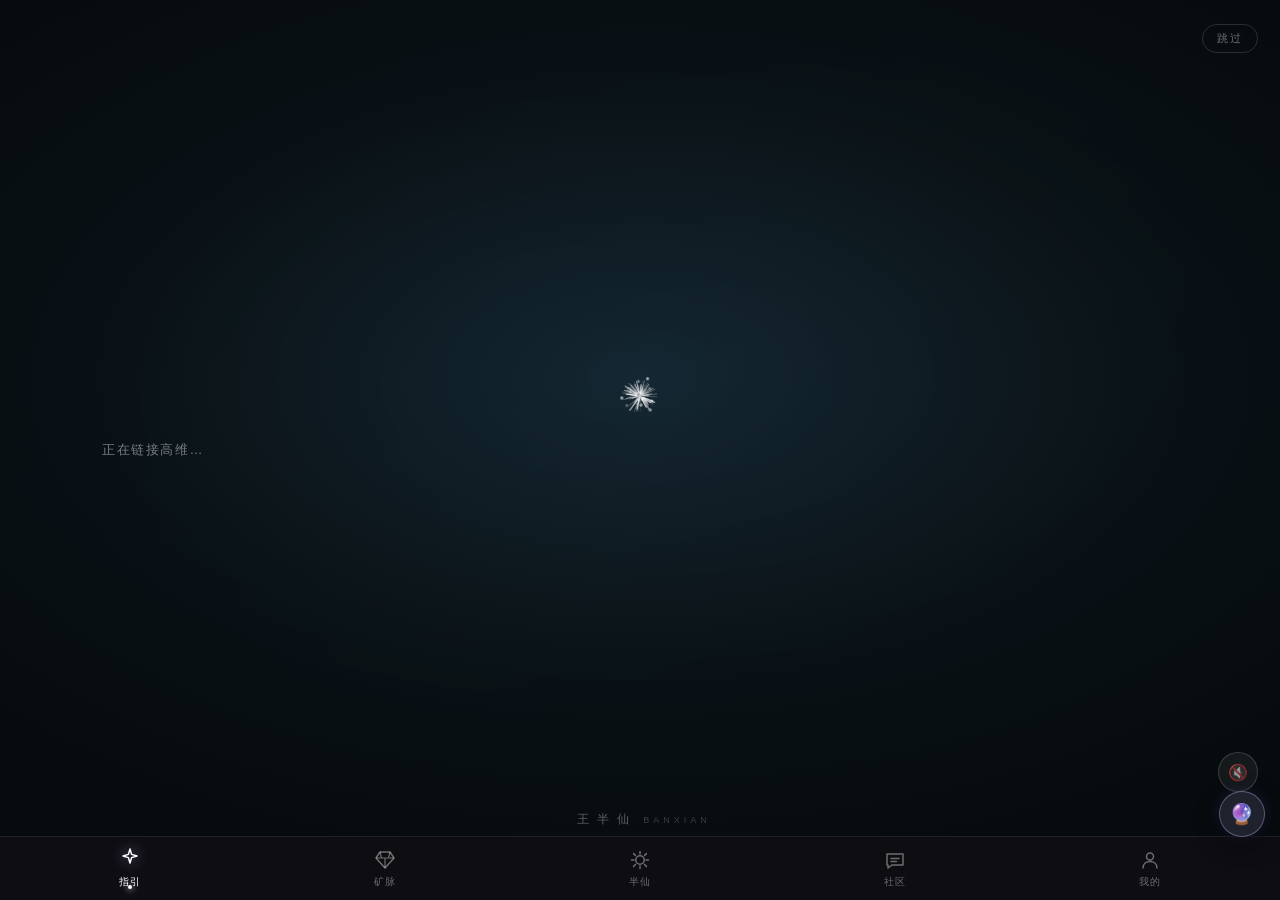
==== index.html @ 90774305 "qitu wangbanxian static site" ====
<!DOCTYPE html>
<html lang="zh-CN">
<head>
    <meta charset="UTF-8">
    <meta name="viewport" content="width=device-width, initial-scale=1.0, maximum-scale=1.0, user-scalable=no, viewport-fit=cover">
    <meta name="description" content="王半仙 BANXIAN · AI 命理职业导航 · 溯禀赋之源，启职业之途">
    <title>王半仙 · 溯禀赋之源，启职业之途</title>
    <link rel="stylesheet" href="css/spirit.css?v=1">
    <link rel="stylesheet" href="css/starla.css?v=1">
    <meta name="theme-color" content="#1a2226">
    <link rel="icon" href="data:image/svg+xml,<svg xmlns='http://www.w3.org/2000/svg' viewBox='0 0 100 100'><text y='.9em' font-size='90'>🔮</text></svg>">
</head>
<body>

    <!-- 星空滑落（保留原版） -->
    <canvas id="starfield"></canvas>
    <!-- 弥散光晕背景层 -->
    <div class="spirit-glow"></div>
    <!-- 氛围画布层（透明，球体已移除） -->
    <canvas id="spirit-canvas"></canvas>

    <!-- ══════════ 屏 0 · 启动动画（星芒主视觉：白色火花放射 + 深空蓝黑底，无光球） ══════════ -->
    <section class="sp-screen active" id="spLoader">
        <canvas id="nebulaCanvas"></canvas>
        <div class="sp-orb-zone"></div>

        <!-- 发散光芒层（由 opening.js 白色火花放射呈现，圆球元素已移除） -->
        <div class="sp-rays" id="spRays" aria-hidden="true">
            <div class="sp-rays-inner"></div>
        </div>

        <div class="sp-loader-text" id="loaderText"></div>
        <div class="sp-loader-brand">王半仙<span class="sp-loader-brand-en">BANXIAN</span></div>
        <button class="sp-skip" id="skipLoader">跳过</button>
        <button class="sp-audio-toggle" id="spAudioToggle" aria-label="音效开关">🔇</button>
        <div class="sp-legal">命理内容仅供传统文化研究与娱乐参考</div>
    </section>

    <!-- ══════════ 屏 1 · 星际入口 ══════════ -->
    <section class="sp-screen sp-gate" id="spGate">
        <div class="sp-orb-zone"></div>
        <div class="sp-gate-inner">
            <h1 class="sp-gate-title">溯禀赋之源<br>启职业之途</h1>
            <p class="sp-gate-sub" id="gateSub"></p>
        </div>
        <div class="sp-gate-hint">轻触任意位置 · 唤醒王半仙</div>
        <div class="sp-legal">命理内容仅供传统文化研究与娱乐参考</div>
    </section>

    <!-- ══════════ 屏 2 · 主页表单 ══════════ -->
    <main class="container" id="spHome" style="display:none">
        <div class="v3-hero">
            <div class="logo">✦</div>
            <h1 class="title serif-title">启 途</h1>
            <p class="sub">溯禀赋之源，启职业之途<br>AI 命理职业导航 · 王半仙为你掌舵</p>
        </div>

        <form class="v3-form" id="v3Form" onsubmit="return false;">
            <div class="v3-section-title">称呼</div>
            <div class="v3-hint">选填 · 我们怎么称呼你</div>
            <input type="text" class="form-input" id="fName" placeholder="怎么称呼你" maxlength="12" autocomplete="off">

            <div class="v3-section-title" style="margin-top:1rem">性别</div>
            <div class="seg" id="fGender">
                <button type="button" class="seg-btn active" data-val="1">♂ 男</button>
                <button type="button" class="seg-btn" data-val="0">♀ 女</button>
            </div>

            <div class="v3-section-title" style="margin-top:1rem">历法类型</div>
            <div class="seg" id="fCal">
                <button type="button" class="seg-btn active" data-val="solar">公历（阳历）</button>
                <button type="button" class="seg-btn" data-val="lunar">农历（阴历）</button>
            </div>

            <div class="v3-section-title" style="margin-top:1rem" id="dateTitle">出生日期（公历）</div>
            <div class="v3-hint" id="calHint">公历生日直接填写；不确定公历生日可切换农历</div>
            <div class="v3-date-row">
                <select class="form-input" id="fYear"></select>
                <select class="form-input" id="fMonth"></select>
                <select class="form-input" id="fDay"></select>
            </div>

            <div class="v3-section-title" style="margin-top:1rem">出生时辰</div>
            <div class="v3-hint">不知道时辰可选「不知时辰」（按日柱推演）</div>
            <select class="form-input" id="fHour"></select>

            <div class="v3-section-title" style="margin-top:1rem">出生城市</div>
            <div class="v3-hint">选填 · 用于真太阳时校算</div>
            <input type="text" class="form-input" id="fCity" placeholder="如：成都" list="cityList" maxlength="10" autocomplete="off">
            <datalist id="cityList"></datalist>
            <div class="city-tz-note" id="tzNote"></div>

            <button type="button" class="btn-primary" id="submitBtn" style="margin-top:1.2rem">🔮 王半仙，溯源我的天赋禀赋</button>
            <div class="v3-err" id="formErr"></div>
            <p class="v3-foot-note">
                30 秒输入生辰 · 解锁你的职业天赋适配度<br>
                <button type="button" class="v3-demo-link" id="demoLink">填入示例生辰</button>
            </p>
        </form>

        <div class="disclaimer">
            本产品基于传统五行、性格分析等文化元素，仅作职场心理调适与娱乐参考，<br>
            不构成任何职业、投资、法律、医疗等专业建议。<br>
            <a href="agreement.html">用户协议</a> ·
            <a href="privacy.html">隐私政策</a> ·
            <span>AI 生成内容 · 仅供参考</span>
        </div>
    </main>

    <!-- ══════════ 王半仙 AB 剧对白弹窗 ══════════ -->
    <div class="bx-overlay" id="bxOverlay">
        <div class="bx-panel">
            <div class="bx-head">
                <div class="bx-orb glow-orb" data-c1="#b8aee8" data-c2="#d9578a">🧘</div>
                <div>
                    <div class="bx-name">王半仙</div>
                    <div class="bx-role">玄学职场派 AI 参谋 · 在线</div>
                </div>
            </div>
            <div class="bx-body" id="bxBody"></div>
            <div class="bx-btns" id="bxBtns"></div>
        </div>
    </div>

    <div class="toast" id="toast"></div>

    <script src="js/starfield.js?v=1"></script>
    <script src="js/spirit.js?v=1"></script>
    <script src="js/opening.js?v=1"></script>
    <script src="js/config.js?v=1"></script>
    <script src="js/auth.js?v=1"></script>
    <script src="js/glow-orb.js?v=1"></script>
    <script src="js/tabbar.js?v=1"></script>
    <script>
    (function () {
        'use strict';

        /* ================= 常量与工具 ================= */
        var HOURS = [
            { v: -1, t: '不知时辰' },
            { v: 0, t: '子时 23-1点' }, { v: 1, t: '丑时 1-3点' }, { v: 3, t: '寅时 3-5点' },
            { v: 5, t: '卯时 5-7点' }, { v: 7, t: '辰时 7-9点' }, { v: 9, t: '巳时 9-11点' },
            { v: 11, t: '午时 11-13点' }, { v: 13, t: '未时 13-15点' }, { v: 15, t: '申时 15-17点' },
            { v: 17, t: '酉时 17-19点' }, { v: 19, t: '戌时 19-21点' }, { v: 21, t: '亥时 21-23点' },
        ];
        // 主要城市经度（真太阳时校算）
        var CITIES = {
            '北京': 116.41, '上海': 121.47, '广州': 113.26, '深圳': 114.06, '成都': 104.06,
            '杭州': 120.15, '武汉': 114.31, '西安': 108.94, '重庆': 106.55, '南京': 118.78,
            '长沙': 112.94, '郑州': 113.62, '沈阳': 123.43, '哈尔滨': 126.53, '乌鲁木齐': 87.62,
            '昆明': 102.71, '厦门': 118.09, '青岛': 120.38, '苏州': 120.58, '天津': 117.20,
            '济南': 117.12, '大连': 121.61, '合肥': 117.28, '福州': 119.30, '南宁': 108.37,
            '贵阳': 106.71, '太原': 112.55, '石家庄': 114.51, '兰州': 103.83, '呼和浩特': 111.75,
            '银川': 106.23, '西宁': 101.78, '拉萨': 91.11, '长春': 125.32, '南昌': 115.86,
            '海口': 110.33, '宁波': 121.55, '无锡': 120.31, '佛山': 113.12, '东莞': 113.75,
        };

        function $(id) { return document.getElementById(id); }
        function toast(msg) {
            var t = $('toast');
            t.textContent = msg;
            t.classList.add('show');
            clearTimeout(t._tm);
            t._tm = setTimeout(function () { t.classList.remove('show'); }, 2400);
        }

        /* 打字机逐字 */
        function typewriter(el, text, speed, done) {
            el.innerHTML = '';
            var i = 0;
            var cursor = '<span class="cursor"></span>';
            (function tick() {
                if (i < text.length) {
                    el.innerHTML = text.slice(0, i + 1) + cursor;
                    i++;
                    setTimeout(tick, speed || 90);
                } else {
                    el.innerHTML = text;
                    if (done) done();
                }
            })();
        }

        /* ================= 启动屏 → 入口屏（白色火花爆发 + Calculating + 宇宙音效） ================= */
        var LOADER_LINE = '正在链接高维…';
        var skipLoader = false;
        function enterGate() {
            if (skipLoader) return;
            skipLoader = true;
            $('spLoader').classList.remove('active');
            $('spGate').classList.add('active');
            // 停火花、淡出宇宙音效
            if (window.Opening) {
                window.Opening.nebulaStop();
                window.Opening.audio.fadeOut();
            }
            window.Spirit && window.Spirit.setMode('ambient');
            if (!$('gateSub').textContent) {
                typewriter($('gateSub'), '人生没有AB剧，没有存档回档，也没有平行世界供你试错不同职业结局。\n我王半仙不替你改写命运，只帮你看懂手里与生俱来的底牌。', 42);
            }
        }
        $('skipLoader').addEventListener('click', enterGate);

        // 主视觉时间线：白色火花爆发 + 正在链接高维 → 进入入口屏
        window.Spirit && window.Spirit.setMode('loaderWhite');
        typewriter($('loaderText'), LOADER_LINE, 55);
        if (window.Opening) {
            window.Opening.nebulaStart();
            window.Opening.startTimeline(function () {
                setTimeout(enterGate, 500);
            });
        } else {
            setTimeout(enterGate, 3200);
        }

        // 入口屏：轻触唤醒 → 表单
        $('spGate').addEventListener('click', function () {
            if (skipLoader !== true) enterGate();   // 动画未走完：先跳过启动屏
            if (!$('spHome').style.display || $('spHome').style.display === 'none') {
                $('spGate').classList.remove('active');
                $('spHome').style.display = 'block';
                window.Spirit && window.Spirit.setMode('form');
                buildSelects();
            }
        });

        /* ================= 表单构建 ================= */
        function buildSelects() {
            var y = $('fYear');
            if (y.options.length) return;
            for (var i = 2030; i >= 1900; i--) {
                var o = document.createElement('option');
                o.value = i; o.textContent = i + ' 年';
                if (i === 1995) o.selected = true;
                y.appendChild(o);
            }
            var m = $('fMonth');
            for (var j = 1; j <= 12; j++) {
                var o2 = document.createElement('option');
                o2.value = j; o2.textContent = j + ' 月';
                if (j === 6) o2.selected = true;
                m.appendChild(o2);
            }
            var d = $('fDay');
            for (var k = 1; k <= 31; k++) {
                var o3 = document.createElement('option');
                o3.value = k; o3.textContent = k + ' 日';
                if (k === 15) o3.selected = true;
                d.appendChild(o3);
            }
            var h = $('fHour');
            HOURS.forEach(function (item) {
                var o4 = document.createElement('option');
                o4.value = item.v; o4.textContent = item.t;
                h.appendChild(o4);
            });
            // 城市 datalist
            Object.keys(CITIES).forEach(function (c) {
                var oc = document.createElement('option');
                oc.value = c;
                $('cityList').appendChild(oc);
            });
            // 月份天数联动（公历）
            rebuildDays();
            $('fYear').addEventListener('change', rebuildDays);
            $('fMonth').addEventListener('change', rebuildDays);
        }

        function rebuildDays() {
            var y = parseInt($('fYear').value, 10) || 1995;
            var m = parseInt($('fMonth').value, 10) || 1;
            var max = 31;
            if (m === 2) {
                var leap = (y % 4 === 0 && y % 100 !== 0) || y % 400 === 0;
                max = leap ? 29 : 28;
            } else if ([4, 6, 9, 11].indexOf(m) >= 0) {
                max = 30;
            }
            var d = $('fDay');
            var cur = parseInt(d.value, 10) || 1;
            d.innerHTML = '';
            for (var k = 1; k <= max; k++) {
                var o = document.createElement('option');
                o.value = k; o.textContent = k + ' 日';
                if (k === Math.min(cur, max)) o.selected = true;
                d.appendChild(o);
            }
        }

        /* 性别 / 历法 切换 */
        function bindSeg(el, cb) {
            el.addEventListener('click', function (e) {
                var btn = e.target.closest('.seg-btn');
                if (!btn) return;
                Array.prototype.forEach.call(el.children, function (b) { b.classList.remove('active'); });
                btn.classList.add('active');
                if (cb) cb(btn.dataset.val);
            });
        }
        bindSeg($('fGender'));
        bindSeg($('fCal'), function (val) {
            var lunar = val === 'lunar';
            $('dateTitle').textContent = lunar ? '出生日期（农历）' : '出生日期（公历）';
            $('calHint').textContent = lunar
                ? '农历月日填写；闰月月填负数（如 -4 表示闰四月）'
                : '公历生日直接填写；不确定公历生日可切换农历';
        });

        /* 城市 → 真太阳时提示 */
        $('fCity').addEventListener('input', function () {
            var c = $('fCity').value.trim();
            var lon = CITIES[c];
            var note = $('tzNote');
            if (!lon) { note.classList.remove('show'); note.textContent = ''; return; }
            // 真太阳时偏差 ≈ (经度-120°)*4 分钟（均时差从略）
            var diff = Math.round((lon - 120) * 4);
            var sign = diff >= 0 ? '+' : '';
            note.textContent = '已按' + c + '（东经' + lon.toFixed(2) + '°）校算真太阳时：' +
                (diff === 0 ? '与北京时间一致' : '与北京时间相差 ' + sign + diff + ' 分钟') +
                '，时辰边界已按修正后判断。';
            note.classList.add('show');
        });

        /* 一键示例 */
        $('demoLink').addEventListener('click', function () {
            $('fName').value = '小途';
            $('fYear').value = 1997; $('fMonth').value = 3; $('fDay').value = 18;
            rebuildDays();
            $('fHour').value = 11;
            $('fCity').value = '成都';
            $('fCity').dispatchEvent(new Event('input'));
            toast('已填入示例生辰，可直接开始溯源');
        });

        /* ================= 提交：AB 剧对白 → 溯源 → 报告 ================= */
        var state = { step: 0 };
        var AB_LINES = [
            '人生没有AB剧，择业没有重来键。',
            '你这个八字，我先看一眼——嗯，天赋是藏不住的。',
            '知命不认命，天赋定航向。这就为你溯源。',
        ];

        $('submitBtn').addEventListener('click', function () {
            var year = parseInt($('fYear').value, 10);
            var month = parseInt($('fMonth').value, 10);
            var day = parseInt($('fDay').value, 10);
            var hour = parseInt($('fHour').value, 10);
            var gender = document.querySelector('#fGender .seg-btn.active').dataset.val;
            var cal = document.querySelector('#fCal .seg-btn.active').dataset.val;
            var city = $('fCity').value.trim();
            state.name = $('fName').value.trim() || '';
            state.city = city;

            var yMin = 1900, yMax = cal === 'lunar' ? 2100 : 2030;
            if (!year || !month || !day || year < yMin || year > yMax || month < 1 || month > 12 || day < 1 || day > 31) {
                $('formErr').textContent = '请填写完整的出生日期';
                return;
            }
            $('formErr').textContent = '';

            /* ---- 阶段1：AB 剧对白弹窗 ---- */
            var overlay = $('bxOverlay');
            overlay.classList.add('show');
            state.step = 0;
            showAbLine();

            function showAbLine() {
                var body = $('bxBody');
                var btns = $('bxBtns');
                btns.innerHTML = '';
                if (state.step < AB_LINES.length - 1) {
                    btns.innerHTML = '<button class="bx-btn ghost" id="bxNext">继续</button>';
                    typewriter(body, AB_LINES[state.step], 80, function () {
                        var n = $('bxNext');
                        if (n) n.addEventListener('click', function () {
                            state.step++;
                            showAbLine();
                        });
                    });
                } else {
                    btns.innerHTML = '<button class="bx-btn" id="bxGo">溯源开始</button>';
                    typewriter(body, AB_LINES[state.step], 80, function () {
                        var g = $('bxGo');
                        if (g) g.addEventListener('click', doTrace);
                    });
                }
            }

            /* ---- 阶段2：灵体溯源过渡 + API ---- */
            function doTrace() {
                overlay.classList.remove('show');
                window.Spirit && window.Spirit.play('implode');
                setTimeout(function () {
                    window.Spirit && window.Spirit.play('burst');
                    window.Spirit && window.Spirit.setMode('ambient');
                }, 500);
                $('submitBtn').disabled = true;
                $('submitBtn').textContent = '半仙溯源中…';

                fetch(window.API_BASE + '/api/report', {
                    method: 'POST',
                    headers: { 'Content-Type': 'application/json' },
                    body: JSON.stringify({
                        year: year, month: month, day: day,
                        hour: hour, minute: 0,
                        gender: parseInt(gender, 10),
                        calendar: cal,
                        city: city || undefined,
                        name: $('fName').value.trim() || undefined,
                    }),
                })
                .then(function (r) { return r.json().then(function (d) { return { ok: r.ok, d: d }; }); })
                .then(function (res) {
                    if (!res.ok || !res.d.chart) throw new Error(res.d.detail || '生成失败，请稍后重试');
                    var data = res.d;
                    if (state.name) data._name = state.name;
                    if (state.city) data._city = state.city;
                    sessionStorage.setItem('reportData', JSON.stringify(data));
                    sessionStorage.setItem('currentReportId', data.report_id || '');
                    try {
                        var list = JSON.parse(localStorage.getItem('qitu_reports') || '[]');
                        list.unshift({ report_id: data.report_id || '', saved_at: new Date().toISOString(), data: data });
                        localStorage.setItem('qitu_reports', JSON.stringify(list.slice(0, 10)));
                    } catch (e) {}
                    location.href = 'report.html?id=' + encodeURIComponent(data.report_id || '');
                })
                .catch(function (e) {
                    $('formErr').textContent = (e && e.message) || '网络异常，请重试';
                    $('submitBtn').disabled = false;
                    $('submitBtn').textContent = '🔮 王半仙，溯源我的天赋禀赋';
                });
            }
        });
    })();
    </script>
</body>
</html>
---- css/spirit.css ----
/* ============================================================
   王半仙 v3 · 品牌弥散风视觉系统
   溯禀赋之源，启职业之途
   ------------------------------------------------------------
   设计语言：暗黑底 + 极简柔光 + 星空滑落（无球体元素）
   · 保留原「星空滑落」粒子背景（starfield.js 不动）
   · 启动屏「星芒放射」由 js/opening.js 的白色火花 canvas 呈现
   · 氛围光由 CSS .spirit-glow 单一柔紫晕染提供，去除杂乱彩色光斑
   · 红→紫→蓝渐变仅保留于 CTA / 分数 / 强调点缀
   ============================================================ */

:root {
  /* 底色：墨蓝灰 */
  --bg-deep: #1a2226;
  --bg-purple: #162226;
  --bg-card: rgba(255, 255, 255, 0.045);
  --bg-card-strong: rgba(26, 34, 38, 0.72);

  /* 主配色：天蓝 #b8aee8 + 玫瑰粉 #d9578a */
  --sky: #b8aee8;
  --sky-soft: rgba(184, 174, 232, 0.35);
  --sky-deep: #5a4bb0;
  --rose: #d9578a;
  --rose-soft: rgba(217, 87, 138, 0.35);
  --rose-deep: #f589a8;
  --lavender: #b8aee8;
  --lavender-soft: rgba(184, 174, 232, 0.25);
  --cyan: #8ba8d8;
  --cyan-soft: rgba(184, 174, 232, 0.35);
  --coral: #d9578a;
  --coral-soft: rgba(217, 87, 138, 0.30);
  --mint: #9fd8c9;
  --mint-soft: rgba(159, 216, 201, 0.25);

  /* 主强调：天蓝（标题/链接/分数） */
  --gold: #b8aee8;
  --gold-light: #e9e6f6;
  --gold-dim: rgba(184, 174, 232, 0.45);

  /* 辅助紫（强调点缀） */
  --purple-light: #c6dcf2;
  --purple-soft: rgba(184, 174, 232, 0.14);

  /* 文字层级（低对比柔光） */
  --text-main: rgba(255, 255, 255, 0.95);
  --text-dim: rgba(255, 255, 255, 0.65);
  --text-hint: rgba(255, 255, 255, 0.50);

  /* 五行（微调贴合色系） */
  --wuxing-metal: #e8eef2;
  --wuxing-wood: #9fd8c9;
  --wuxing-water: #b8aee8;
  --wuxing-fire: #d9578a;
  --wuxing-earth: #d8c39a;

  /* 形状 */
  --r-card: 28px;
  --r-field: 14px;
  --r-pill: 999px;
  --accent-blue: #b8aee8;
  --accent-pink: #d9578a;
  --accent-green: #9fd8c9;
}

* { margin: 0; padding: 0; box-sizing: border-box; -webkit-tap-highlight-color: transparent; }

html { font-size: 15px; }
html, body { background: #0d0f16; }

body {
  font-family: -apple-system, BlinkMacSystemFont, "PingFang SC", "HarmonyOS Sans SC", "Noto Sans SC", "Microsoft YaHei", sans-serif;
  font-weight: 300;
  color: var(--text-main);
  -webkit-font-smoothing: antialiased;
  min-height: 100vh;
  overflow-x: hidden;
  /* 深黑蓝渐变：底部 #0d0f16 → 顶部微亮（透出紫蓝氛围） */
  background-image: linear-gradient(to top, #0d0f16 0%, #11121d 50%, #161726 100%);
  background-attachment: fixed;
}

/* ══════════ 全局背景层：星空滑落（底层）+ 弥散光晕（中层） ══════════ */
#starfield {
  position: fixed; inset: 0;
  width: 100%; height: 100%;
  z-index: 0;
  pointer-events: none;
}

/* 弥散光晕背景层（极简：顶部一抹柔紫 + 底部暗化保文字对比，无彩色光斑） */
.spirit-glow {
  position: fixed; inset: 0; z-index: 1;
  pointer-events: none;
  background:
    radial-gradient(72% 52% at 50% 0%, rgba(124,107,214,.10), transparent 62%),
    linear-gradient(to bottom, rgba(13,15,22,0) 55%, rgba(13,15,22,.42) 100%);
  animation: glowDrift 18s ease-in-out infinite alternate;
}
@keyframes glowDrift {
  from { transform: translate(0, 0) scale(1); }
  to   { transform: translate(0, -1.5%) scale(1.04); }
}

/* 氛围画布层（保持透明，球体已移除，仅作占位兼容） */
#spirit-canvas {
  position: fixed; inset: 0;
  width: 100%; height: 100%;
  z-index: 2;
  pointer-events: none;
}

/* ══════════ 容器 ══════════ */
.container, .report-container {
  position: relative;
  max-width: 520px;
  margin: 0 auto;
  padding: 1rem 1rem calc(4.6rem + env(safe-area-inset-bottom, 0px));
  z-index: 3;
}

/* ══════════ 卡片（毛玻璃 + 细白边 + 弥散悬光） ══════════ */
.card {
  position: relative;
  background: var(--bg-card);
  backdrop-filter: blur(18px);
  -webkit-backdrop-filter: blur(18px);
  border: 1px solid rgba(255, 255, 255, 0.12);
  border-radius: var(--r-card);
  padding: 1.25rem 1.2rem;
  margin-bottom: 0.9rem;
  box-shadow: 0 8px 34px rgba(0, 0, 0, 0.35);
  overflow: hidden;
}
.card::before {
  content: '';
  position: absolute; inset: -55%;
  background:
    radial-gradient(30% 40% at 20% 0%, rgba(124,107,214,.07), transparent 60%),
    radial-gradient(28% 36% at 85% 15%, rgba(184,174,232,.16), transparent 60%);
  pointer-events: none;
}
.card > * { position: relative; }

.card-title {
  color: var(--gold);
  font-size: 0.95rem;
  font-weight: 500;
  letter-spacing: 2px;
  margin-bottom: 0.9rem;
  padding-bottom: 0.45rem;
  border-bottom: 1px solid rgba(184, 174, 232, 0.16);
  display: flex;
  align-items: center;
  gap: 0.5rem;
}
.card-title::before { content: "✦"; color: var(--gold); font-size: 0.8rem; }

/* ══════════ 按钮 ══════════ */
.btn-primary, .cta-btn {
  display: block; width: 100%;
  height: 54px; line-height: 1;
  border: none;
  border-radius: var(--r-pill);
  background: linear-gradient(90deg, #c78a8a 0%, #d9578a 48%, #7c6bd6 100%);
  color: #ffffff;
  font-size: 14.5px;
  font-weight: 500;
  letter-spacing: 3px;
  cursor: pointer;
  box-shadow: 0 6px 24px rgba(217, 87, 138, 0.28), 0 0 40px rgba(124, 107, 214, 0.18);
  transition: transform .15s, box-shadow .2s, opacity .2s;
  text-align: center;
  text-decoration: none;
  display: flex; align-items: center; justify-content: center;
}
.btn-primary:active, .cta-btn:active { transform: scale(0.97); }
.btn-primary:disabled, .cta-btn:disabled { opacity: 0.45; cursor: wait; }
.btn-primary.ghost, .cta-btn.ghost {
  background: rgba(255, 255, 255, 0.05);
  border: 1px solid rgba(255, 255, 255, 0.14);
  color: var(--text-dim);
  box-shadow: none;
  font-weight: 500;
}

.btn-secondary {
  display: inline-block;
  padding: 0.55rem 1.2rem;
  border: 1px solid rgba(255, 255, 255, 0.14);
  border-radius: var(--r-pill);
  background: rgba(255, 255, 255, 0.05);
  color: var(--text-dim);
  font-size: 0.85rem;
  cursor: pointer;
  transition: all .2s;
}
.btn-secondary:hover { color: var(--text-main); border-color: rgba(255,255,255,.28); }

/* ══════════ 表单 ══════════ */
.form-group { margin-bottom: 1rem; }
.form-label {
  display: block;
  font-size: 11px;
  color: var(--text-hint);
  letter-spacing: 2px;
  margin-bottom: 9px;
}
.form-input, .field-input {
  width: 100%;
  height: 46px;
  padding: 0 14px;
  border-radius: var(--r-field);
  outline: none;
  background: rgba(30, 30, 40, 0.45);         /* 半透明深灰 */
  border: 1px solid rgba(255, 255, 255, 0.08); /* 极淡边框 */
  color: var(--text-main);
  font-size: 13.5px;
  font-weight: 300;
  letter-spacing: 1px;
  font-family: inherit;
  transition: border-color .25s, box-shadow .25s;
}
.form-input::placeholder, .field-input::placeholder { color: rgba(255,255,255,.32); }  /* 浅灰占位 */
.form-input:focus, .field-input:focus {
  border-color: rgba(140, 63, 82, 0.65);      /* 聚焦时暗酒红 */
  box-shadow: 0 0 0 3px rgba(140, 63, 82, 0.16);
}
select.form-input, select.field-input {
  appearance: none;
  background-image: linear-gradient(45deg, transparent 50%, rgba(255,255,255,.5) 50%),
                    linear-gradient(135deg, rgba(255,255,255,.5) 50%, transparent 50%);
  background-position: calc(100% - 17px) 50%, calc(100% - 12px) 50%;
  background-size: 5px 5px, 5px 5px;
  background-repeat: no-repeat;
  padding-right: 2rem;
}
select.form-input option, select.field-input option { background: #1a2226; color: #fff; }

/* 分段选择器 */
.seg {
  display: flex; gap: 0.5rem;
}
.seg-btn {
  flex: 1;
  height: 42px;
  border-radius: var(--r-field);
  cursor: pointer;
  background: rgba(20, 20, 28, 0.55);       /* 纯暗色填充 */
  border: 1px solid rgba(255, 255, 255, 0.10);  /* 弱灰边框 */
  color: rgba(255, 255, 255, 0.42);          /* 浅灰文字 */
  font-size: 13px;
  font-weight: 300;
  letter-spacing: 2px;
  text-align: center;
  transition: all .25s;
}
.seg-btn.active {
  background: rgba(30, 18, 28, 0.65);        /* 低透明度深黑底 */
  border: 1px solid rgba(160, 72, 96, 0.80); /* 暗红-酒红描边 */
  color: #f0e6ec;                            /* 亮白偏暖 */
  box-shadow: 0 0 16px rgba(140, 63, 82, 0.30), inset 0 0 12px rgba(140, 63, 82, 0.22);  /* 微弱红紫光晕 */
}

/* ══════════ 顶栏 / 页头 ══════════ */
.top-bar {
  display: flex;
  justify-content: space-between;
  align-items: center;
  margin-bottom: 1rem;
}
.top-bar a, .top-bar button {
  color: var(--text-dim);
  text-decoration: none;
  font-size: 0.88rem;
  background: transparent;
  border: none;
  cursor: pointer;
}
.top-bar a:hover { color: var(--text-main); }

.page-header { text-align: center; padding: 1.2rem 0 0.9rem; }
.page-header .title {
  font-size: 1.55rem;
  color: var(--text-main);
  letter-spacing: 7px;
  font-weight: 300;
  text-indent: 7px;
}
.page-header .subtitle {
  color: var(--text-dim);
  font-size: 0.85rem;
  margin-top: 0.4rem;
  letter-spacing: 1px;
}
.serif-title { font-family: inherit; font-weight: 300; letter-spacing: 6px; }

/* ══════════ 免责声明 ══════════ */
.disclaimer {
  text-align: center;
  font-size: 0.72rem;
  color: var(--text-hint);
  margin: 1.2rem 0 0.5rem;
  line-height: 1.8;
  letter-spacing: 0.5px;
}
.disclaimer a { color: rgba(184, 174, 232, 0.6); }

/* ══════════ 王半仙灵体对白弹窗 ══════════ */
.bx-overlay {
  position: fixed; inset: 0; z-index: 200;
  display: flex; align-items: flex-end; justify-content: center;
  background: rgba(5, 5, 10, 0.6);
  backdrop-filter: blur(6px);
  -webkit-backdrop-filter: blur(6px);
  opacity: 0; pointer-events: none;
  transition: opacity .4s;
}
.bx-overlay.show { opacity: 1; pointer-events: auto; }
.bx-panel {
  width: min(92vw, 420px);
  margin-bottom: 18vh;
  background: rgba(26, 34, 38, 0.85);
  border: 1px solid rgba(184, 174, 232, 0.30);
  border-radius: 22px;
  padding: 1.2rem 1.2rem 1.1rem;
  box-shadow: 0 16px 60px rgba(0, 0, 0, 0.6), 0 0 40px rgba(184, 174, 232, 0.12);
  backdrop-filter: blur(20px);
  -webkit-backdrop-filter: blur(20px);
  transform: translateY(24px);
  transition: transform .4s cubic-bezier(.34,1.4,.64,1);
}
.bx-overlay.show .bx-panel { transform: translateY(0); }
.bx-head { display: flex; align-items: center; gap: 0.7rem; margin-bottom: 0.7rem; }
.bx-orb {
  width: 44px; height: 44px; border-radius: 50%; flex-shrink: 0;
  background: radial-gradient(circle, rgba(184,174,232,.5) 0%, rgba(217,87,138,.22) 45%, rgba(184,174,232,.08) 68%, transparent 80%);
  box-shadow: 0 0 22px rgba(184, 174, 232, 0.35);
  display: flex; align-items: center; justify-content: center;
  font-size: 1.25rem;
  animation: bxPulse 2.6s ease-in-out infinite;
}
@keyframes bxPulse { 0%,100% { transform: scale(1); } 50% { transform: scale(1.06); } }
.bx-name { font-size: 0.98rem; color: var(--text-main); font-weight: 600; letter-spacing: 1px; }
.bx-role { font-size: 0.68rem; color: var(--text-dim); margin-top: 1px; }
.bx-body {
  font-size: 14px;
  font-weight: 300;
  color: var(--text-main);
  line-height: 2;
  min-height: 3.8rem;
  letter-spacing: 1px;
}
.bx-body .cursor { display: inline-block; width: 2px; height: 1em; background: var(--gold); vertical-align: -2px; animation: bxBlink .8s step-end infinite; }
@keyframes bxBlink { 0%,100% { opacity: 1; } 50% { opacity: 0; } }
.bx-btns { display: flex; gap: 0.6rem; margin-top: 1rem; }
.bx-btn {
  flex: 1; padding: 0.7rem 0; border-radius: var(--r-pill);
  border: 1px solid rgba(124, 107, 214, 0.55); cursor: pointer; font-size: 0.92rem; font-weight: 500; letter-spacing: 2px;
  background: rgba(124, 107, 214, 0.22);
  backdrop-filter: blur(14px);
  -webkit-backdrop-filter: blur(14px);
  color: #ffffff;
  transition: transform .15s;
}
.bx-btn:active { transform: scale(0.96); }
.bx-btn.ghost {
  background: rgba(255,255,255,.05); border: 1px solid rgba(255,255,255,.14);
  color: var(--text-dim); font-weight: 400;
}

/* ══════════ 启动屏（屏0：灵体加载动画） ══════════ */
.sp-screen {
  position: fixed; inset: 0; z-index: 100;
  display: flex; flex-direction: column; align-items: center; justify-content: center;
  background: radial-gradient(120% 80% at 50% 0%, #10101a 0%, #1a2226 55%, #1a2226 100%);
  opacity: 0; visibility: hidden; pointer-events: none;
  transition: opacity .6s ease, visibility .6s;
}
.sp-screen.active { opacity: 1; visibility: visible; pointer-events: auto; }
.sp-loader-text {
  position: absolute; left: 51%; top: 50%; transform: translateY(-50%);
  font-size: 13px; font-weight: 300; letter-spacing: 1.5px;
  color: rgba(255,255,255,.45); line-height: 2; max-width: 44%;
}
.tw-char { opacity: 0; display: inline-block; animation: charIn .5s ease forwards; }
@keyframes charIn { from { opacity: 0; transform: translateY(5px); } to { opacity: 1; transform: none; } }
.sp-loader-brand {
  position: absolute; bottom: 8%; left: 50%; transform: translateX(-50%);
  font-size: 12px; letter-spacing: 8px; color: rgba(255,255,255,.35); white-space: nowrap; text-indent: 8px;
}
.sp-loader-brand-en { font-size: 9px; letter-spacing: 4px; margin-left: 6px; color: rgba(255,255,255,.2); }
.sp-skip {
  position: absolute; top: 24px; right: 22px; z-index: 5;
  background: none; border: 1px solid rgba(255,255,255,.14); color: rgba(255,255,255,.4);
  font-size: 11px; letter-spacing: 2px; padding: 6px 14px; border-radius: 999px; cursor: pointer;
}
.sp-legal {
  position: absolute; bottom: 20px; left: 0; right: 0; text-align: center;
  font-size: 10px; letter-spacing: 1px; color: rgba(255,255,255,.25); z-index: 4; pointer-events: none;
}
/* 占位层（loader 时由 opening.js 火花 canvas 呈现） */
.sp-orb-zone {
  position: absolute; inset: 0; z-index: 1; pointer-events: none;
}
/* 入口屏（屏1） */
.sp-gate { cursor: pointer; }
.sp-gate-inner {
  position: absolute; left: 0; right: 0; top: 56%; transform: translateY(-50%);
  text-align: center; padding: 0 36px;
}
.sp-gate-title {
  margin: 0; font-size: 27px; font-weight: 300; letter-spacing: 7px; line-height: 2;
  color: rgba(255,255,255,.95); text-indent: 7px;
  text-shadow: 0 0 40px rgba(184, 174, 232, 0.28);
}
.sp-gate-sub {
  margin: 24px auto 0; font-size: 12.5px; line-height: 2.1;
  color: rgba(255,255,255,.44); letter-spacing: 1.5px; max-width: 260px; text-align: left;
}
.sp-gate-hint {
  position: absolute; bottom: 15%; left: 0; right: 0; text-align: center;
  font-size: 11px; letter-spacing: 3px; color: rgba(255,255,255,.38);
  animation: hintPulse 2.8s ease-in-out infinite;
}
@keyframes hintPulse { 0%, 100% { opacity: .3 } 50% { opacity: .8 } }

/* ══════════ v3 首页表单（弥散卡） ══════════ */
.v3-hero { text-align: center; padding: 1.6rem 1rem 0.8rem; }
.v3-hero .logo {
  display: inline-block;
  font-size: 2.9rem; margin-bottom: 0.4rem;
  color: #e9e6f6;
  filter: drop-shadow(0 0 18px rgba(184,174,232,.80));
  animation: logoFloat 4s ease-in-out infinite;
}
@keyframes logoFloat { 0%,100% { transform: translateY(0) rotate(0); } 50% { transform: translateY(-8px) rotate(8deg); } }
.v3-hero .title {
  font-size: 27px; font-weight: 300; letter-spacing: 7px;
  color: rgba(255,255,255,.95); margin-bottom: 0.5rem;
  text-indent: 7px;
}
.v3-hero .sub {
  font-size: 12.5px; color: rgba(255,255,255,.44); letter-spacing: 1.5px;
  line-height: 2;
}
.v3-form {
  position: relative;
  background: rgba(255,255,255,.045);
  backdrop-filter: blur(20px);
  -webkit-backdrop-filter: blur(20px);
  border: 1px solid rgba(255,255,255,.08);
  border-radius: 24px;
  padding: 1.4rem 1.2rem;
  margin: 1rem 0 1.2rem;
  box-shadow: 0 12px 44px rgba(0,0,0,.4);
  overflow: hidden;
}
.v3-form::before {
  content: '';
  position: absolute; inset: -60%;
  background:
    radial-gradient(32% 42% at 15% 0%, rgba(184,174,232,.22), transparent 60%),
    radial-gradient(30% 38% at 88% 12%, rgba(124,107,214,.09), transparent 60%);
  pointer-events: none;
}
.v3-form > * { position: relative; }
.v3-section-title {
  font-size: 11px; color: var(--text-hint); letter-spacing: 2px;
  margin: 0.2rem 0 9px;
  display: flex; align-items: center; gap: 6px;
}
.v3-section-title::before {
  content: ""; width: 3px; height: 13px;
  background: linear-gradient(180deg, #b8aee8, #d9578a);
  border-radius: 2px;
}
.v3-hint { font-size: 10.5px; color: rgba(255,255,255,.32); margin: -0.2rem 0 0.6rem; line-height: 1.7; }
.v3-date-row { display: grid; grid-template-columns: 1.4fr 1fr 1fr; gap: 0.55rem; margin-bottom: 0.3rem; }
.v3-err { color: #ff9a8a; font-size: 0.8rem; min-height: 1.2em; margin-top: 0.7rem; text-align: center; }
.v3-foot-note {
  font-size: 0.7rem; color: var(--text-hint); margin-top: 0.7rem;
  line-height: 1.7; text-align: center;
}
.v3-demo-link {
  display: inline-block; margin-top: 0.5rem;
  font-size: 0.74rem; color: var(--lavender); text-decoration: underline; cursor: pointer;
  background: none; border: none;
}
/* 城市真太阳时提示 */
.city-tz-note {
  margin-top: 0.45rem; font-size: 0.72rem; line-height: 1.6;
  color: rgba(110,231,183,.75);
  background: rgba(110,231,183,.06);
  border-left: 2px solid rgba(110,231,183,.4);
  padding: 0.4rem 0.6rem;
  border-radius: 0 8px 8px 0;
  display: none;
}
.city-tz-note.show { display: block; animation: cityIn .3s ease; }
@keyframes cityIn { from { opacity: 0; transform: translateY(4px); } to { opacity: 1; transform: none; } }

/* ══════════ 报告页锚点导航条 ══════════ */
.anchor-nav {
  position: sticky; top: 0; z-index: 60;
  display: flex; gap: 0.4rem; overflow-x: auto;
  padding: 0.55rem 0.2rem;
  margin-bottom: 0.8rem;
  scrollbar-width: none;
  background: rgba(8,8,14,.72);
  backdrop-filter: blur(12px);
  -webkit-backdrop-filter: blur(12px);
  border-radius: 14px;
  border: 1px solid rgba(255,255,255,.06);
}
.anchor-nav::-webkit-scrollbar { display: none; }
.anchor-nav a {
  flex-shrink: 0;
  font-size: 0.74rem; color: var(--text-dim);
  text-decoration: none; padding: 0.34rem 0.75rem;
  border-radius: 999px;
  border: 1px solid transparent;
  transition: all .2s;
}
.anchor-nav a:hover { color: var(--text-main); }
.anchor-nav a.on {
  color: var(--text-main);
  background: linear-gradient(135deg, rgba(124,107,214,.2), rgba(217,87,138,.36));
  border-color: rgba(124,107,214,.4);
}

/* ══════════ 王半仙语录条 ══════════ */
.bx-quote {
  font-size: 0.85rem; line-height: 1.8;
  color: rgba(255,255,255,.78);
  padding: 0.75rem 0.95rem;
  margin: 0.9rem 0;
  background: linear-gradient(135deg, rgba(184,174,232,.22), rgba(217,87,138,.22));
  border-left: 3px solid rgba(124,107,214,.6);
  border-radius: 0 14px 14px 0;
  font-style: italic;
  letter-spacing: 0.5px;
}
.bx-quote .by { display: block; margin-top: 0.3rem; font-size: 0.7rem; color: var(--text-dim); font-style: normal; text-align: right; }

/* ══════════ 报告页 F 型总览（换肤微调） ══════════ */
.f-hero {
  background: radial-gradient(circle at 50% 0%, rgba(184,174,232,.30), rgba(26,34,38,.8));
  border: 1px solid rgba(124,107,214,.3);
  box-shadow: 0 0 40px rgba(184,174,232,.18);
  border-radius: 22px;
}
.f-num { text-shadow: 0 0 30px rgba(184,174,232,.75); }
.f-btn.free {
  background: rgba(124, 107, 214, 0.22);
  backdrop-filter: blur(14px);
  -webkit-backdrop-filter: blur(14px);
  border: 1px solid rgba(124, 107, 214, 0.55);
  color: #ffffff;
}

/* 加载中 */
.spinner {
  width: 36px; height: 36px; margin: 0 auto 0.9rem; border-radius: 50%;
  border: 3px solid rgba(184,174,232,.32); border-top-color: var(--sky);
  animation: spin .9s linear infinite;
}
@keyframes spin { to { transform: rotate(360deg); } }
.loading { text-align: center; padding: 3rem 1rem; color: var(--text-dim); }

/* Toast */
.toast {
  position: fixed; left: 50%; bottom: 5rem;
  transform: translateX(-50%) translateY(16px);
  background: rgba(26,34,38,.92);
  border: 1px solid rgba(124,107,214,.4);
  color: var(--text-main);
  padding: 0.65rem 1.3rem; border-radius: 999px;
  font-size: 0.85rem; z-index: 9999;
  opacity: 0; pointer-events: none; transition: all .3s;
}
.toast.show { opacity: 1; transform: translateX(-50%) translateY(0); }

/* 打印 */
@media print {
  #starfield, #spirit-canvas, .spirit-glow, .anchor-nav, #qituTabbar, .bx-overlay, .sp-screen { display: none !important; }
}

/* 启动屏音效开关 */
.sp-audio-toggle {
  position: absolute; bottom: 12%; right: 22px; z-index: 6;
  width: 40px; height: 40px; border-radius: 50%;
  background: rgba(255,255,255,.06); border: 1px solid rgba(255,255,255,.16);
  color: rgba(255,255,255,.55); font-size: 16px; cursor: pointer;
  display: flex; align-items: center; justify-content: center;
  transition: all .25s;
}
.sp-audio-toggle.on { color: #e9e6f6; border-color: rgba(184,174,232,.75); background: rgba(184,174,232,.26); }
/* 打字机文字位置微调（光芒居中，文字移到左侧） */
.sp-loader-text { left: 8%; max-width: 42%; }
@media (max-width: 420px) {
  .sp-loader-text { left: 6%; max-width: 50%; }
}

/* ══════════ 启动屏 · 星芒主视觉（白色火花放射 + 深空蓝黑底，无光球） ══════════ */
/* 深空蓝黑底（启动屏专用：中心微亮、四周近黑） */
.sp-screen {
  background:
    radial-gradient(70% 55% at 50% 42%, rgba(20, 40, 52, 0.9) 0%, rgba(10, 18, 22, 0.96) 58%, #060b0e 100%);
}
/* 旋转星云 canvas（独立层） */
#nebulaCanvas {
  position: absolute; inset: 0; z-index: 1;
  pointer-events: none;
}
/* 发散光芒环（中央圆形射线盘）已按需求移除，避免底图出现圆球元素。
   启动屏的「星芒放射」效果由 js/opening.js 的白色火花 canvas 单独呈现。 */
.sp-rays { display: none !important; }
/* 打字机文字位置微调（火花居中，文字移左侧） */
.sp-loader-text { left: 8%; max-width: 42%; }
@media (max-width: 420px) {
  .sp-loader-text { left: 6%; max-width: 50%; }
}

/* ══════════ 今日职场锦囊主卡片 ══════════ */
.jn-card { padding: 1.3rem 1.2rem 1.1rem; }
.jn-head { display: flex; justify-content: space-between; align-items: center; margin-bottom: 0.55rem; }
.jn-tag {
  font-size: 10.5px; letter-spacing: 2px; color: #e9e6f6;
  background: rgba(184, 174, 232, 0.18);
  backdrop-filter: blur(10px); -webkit-backdrop-filter: blur(10px);
  border: 1px solid rgba(184, 174, 232, 0.35);
  border-radius: 999px; padding: 0.2rem 0.7rem;
}
.jn-ganzhi {
  font-size: 10.5px; color: var(--text-hint); letter-spacing: 1.5px;
  font-family: STKaiti, KaiTi, serif;
}
.jn-title {
  font-size: 1.35rem; font-weight: 300; color: #e9e6f6;
  letter-spacing: 2px; line-height: 1.45; margin: 0.2rem 0 0.4rem;
}
.jn-theme {
  font-size: 12.5px; color: var(--text-dim);
  line-height: 1.8; letter-spacing: 0.5px; margin-bottom: 0.9rem;
}
.jn-score { display: flex; align-items: center; gap: 0.8rem; margin: 0.4rem 0 0.7rem; }
.jn-score-num {
  font-size: 2rem; font-weight: 300; color: #e9e6f6;
  min-width: 3.2rem; text-align: center; line-height: 1;
}
.jn-score-num small { font-size: 0.7rem; color: var(--text-dim); margin-left: 2px; }
.jn-score-bar {
  flex: 1; height: 8px; background: rgba(255, 255, 255, 0.06);
  border: 1px solid rgba(255, 255, 255, 0.10);
  border-radius: 999px; overflow: hidden;
}
.jn-score-fill {
  height: 100%; width: 0;
  background: linear-gradient(90deg, #b8aee8, #e9e6f6);
  box-shadow: 0 0 8px rgba(184, 174, 232, 0.5);
  transition: width 1.2s cubic-bezier(.4, 0, .2, 1);
}
.jn-score-lbl { font-size: 10.5px; color: var(--text-hint); letter-spacing: 1px; min-width: 3.2rem; text-align: center; }
.jn-energy {
  font-size: 12.5px; color: rgba(255, 255, 255, 0.7);
  line-height: 1.8; letter-spacing: 0.5px; margin-bottom: 0.9rem;
}
.jn-do-dont { display: grid; grid-template-columns: 1fr 1fr; gap: 0.55rem; margin: 0.6rem 0 0.8rem; }
.jn-do, .jn-dont {
  border-radius: 14px; padding: 0.7rem 0.8rem; font-size: 12.5px; line-height: 1.85;
}
.jn-do { background: rgba(184, 174, 232, 0.10); border: 1px solid rgba(184, 174, 232, 0.30); }
.jn-dont { background: rgba(217, 87, 138, 0.08); border: 1px solid rgba(217, 87, 138, 0.25); }
.jn-do-hd { color: #e9e6f6; font-weight: 500; margin-bottom: 0.25rem; letter-spacing: 1px; }
.jn-dont-hd { color: #ffbed0; font-weight: 500; margin-bottom: 0.25rem; letter-spacing: 1px; }
.jn-do ul, .jn-dont ul { list-style: none; padding: 0; margin: 0; }
.jn-do li, .jn-dont li { position: relative; padding-left: 0.9em; color: rgba(255, 255, 255, 0.78); }
.jn-do li::before { content: '·'; position: absolute; left: 0; color: #b8aee8; }
.jn-dont li::before { content: '·'; position: absolute; left: 0; color: #d9578a; }
.jn-luck {
  display: grid; grid-template-columns: repeat(4, 1fr); gap: 0.5rem;
  background: rgba(255, 255, 255, 0.03);
  border: 1px solid rgba(255, 255, 255, 0.08);
  border-radius: 14px; padding: 0.7rem 0.4rem; margin-bottom: 0.8rem;
}
.jn-luck-item { text-align: center; }
.jn-luck-item .k { font-size: 10.5px; color: var(--text-hint); letter-spacing: 1px; margin-bottom: 0.2rem; }
.jn-luck-item .v { font-size: 12.5px; color: #e9e6f6; font-weight: 400; letter-spacing: 0.5px; }
.jn-luck-item .v .dot { display: inline-block; width: 0.55rem; height: 0.55rem; border-radius: 50%; vertical-align: middle; margin-right: 3px; border: 1px solid rgba(255,255,255,.3); }
.jn-quote {
  text-align: center; padding: 0.55rem 0 0;
  border-top: 1px solid rgba(255, 255, 255, 0.08);
}
.jn-quote-text {
  font-size: 14px; color: rgba(255, 255, 255, 0.85);
  font-family: STKaiti, KaiTi, serif; font-weight: 300;
  letter-spacing: 2px; line-height: 1.8; margin-bottom: 0.3rem;
}
.jn-quote-by { font-size: 10.5px; color: var(--text-hint); letter-spacing: 2px; }
@media (max-width: 480px) {
  .jn-do-dont { grid-template-columns: 1fr; }
  .jn-luck { grid-template-columns: repeat(2, 1fr); }
}

/* ══════════ 每日地图扩展模块（指引页末尾） ══════════ */
/* 金橙柔光弥散（暖色点缀，与暗系红紫蓝主调融合） */
.ex-mood {
  background:
    radial-gradient(60% 55% at 18% 0%, rgba(233, 196, 106, 0.10), transparent 65%),
    radial-gradient(50% 45% at 90% 20%, rgba(217, 87, 138, 0.06), transparent 60%),
    rgba(255, 255, 255, 0.045);
  border: 1px solid rgba(233, 196, 106, 0.18);
}
.ex-mood-head { display: flex; align-items: center; gap: 0.7rem; margin-bottom: 0.8rem; }
.ex-mood-emoji { font-size: 1.7rem; filter: drop-shadow(0 0 8px rgba(233,196,106,.5)); }
.ex-mood-meta { flex: 1; }
.ex-mood-label { font-size: 10px; color: var(--text-hint); letter-spacing: 2px; }
.ex-mood-name { font-size: 1.25rem; font-weight: 300; color: #f2f0f7; letter-spacing: 2px; margin-top: 2px; }
.ex-mood-score { font-size: 1.5rem; font-weight: 300; color: #e9c46a; }
.ex-mood-score small { font-size: 0.65rem; color: var(--text-hint); margin-left: 2px; }
.ex-mood-body { display: flex; align-items: center; gap: 0.8rem; }
.ex-radar-wrap { flex: 0 0 46%; }
.ex-radar { width: 100%; height: auto; display: block; }
.ex-mood-tip { flex: 1; font-size: 12px; line-height: 1.9; color: var(--text-dim); letter-spacing: 0.5px; }

/* 王半仙寄语 */
.ex-quote { background: rgba(255, 255, 255, 0.03); }
.ex-quote-head { font-size: 10.5px; color: var(--text-hint); letter-spacing: 2px; margin-bottom: 0.6rem; }
.ex-quote-text {
  font-size: 15px; font-weight: 300; color: #f2f0f7;
  font-family: STKaiti, KaiTi, serif; letter-spacing: 2px; line-height: 1.9;
}
.ex-quote-by { font-size: 11px; color: var(--text-hint); text-align: right; margin-top: 0.4rem; letter-spacing: 1px; }

/* 年度倒计时 */
.ex-countdown { background: rgba(255, 255, 255, 0.03); }
.ex-countdown-head { font-size: 10.5px; color: var(--text-hint); letter-spacing: 2px; margin-bottom: 0.6rem; }
.ex-countdown-line { font-size: 13.5px; color: var(--text-dim); line-height: 1.8; letter-spacing: 0.5px; }
.ex-countdown-line b { font-size: 1.4rem; font-weight: 300; color: #e9c46a; margin: 0 3px; }
.ex-bar {
  height: 6px; margin: 0.6rem 0 0.35rem;
  background: rgba(255, 255, 255, 0.06);
  border-radius: 999px; overflow: hidden;
}
.ex-bar-fill {
  height: 100%; width: 0;
  background: linear-gradient(90deg, rgba(233, 196, 106, 0.55), #e9c46a);
  box-shadow: 0 0 8px rgba(233, 196, 106, 0.4);
  transition: width 1.2s cubic-bezier(.4, 0, .2, 1);
}
.ex-bar-note { font-size: 10px; color: var(--text-hint); letter-spacing: 1px; }

/* 今日 3 条预测 */
.ex-predict { background: rgba(255, 255, 255, 0.03); }
.ex-predict-head { font-size: 10.5px; color: var(--text-hint); letter-spacing: 2px; margin-bottom: 0.5rem; }
.ex-predict-list { list-style: none; padding: 0; margin: 0; }
.ex-predict-list li {
  display: flex; align-items: baseline; gap: 0.55rem;
  font-size: 13px; color: var(--text-main);
  line-height: 1.85; padding: 0.28rem 0;
}
.ex-predict-no {
  flex-shrink: 0; width: 18px; height: 18px; border-radius: 50%;
  background: rgba(217, 87, 138, 0.20); border: 1px solid rgba(217, 87, 138, 0.5);
  color: #ffb3cf; font-size: 10px;
  display: inline-flex; align-items: center; justify-content: center;
}

/* 本周吉日 */
.ex-gooddays { background: rgba(255, 255, 255, 0.03); }
.ex-gooddays-head { font-size: 10.5px; color: var(--text-hint); letter-spacing: 2px; margin-bottom: 0.5rem; }
.ex-gooddays-list { display: flex; flex-direction: column; gap: 0.4rem; }
.ex-goodday {
  display: flex; align-items: center; gap: 0.6rem;
  padding: 0.5rem 0.7rem;
  background: rgba(233, 196, 106, 0.06);
  border: 1px solid rgba(233, 196, 106, 0.22);
  border-radius: 10px;
}
.ex-goodday-week { font-size: 13px; font-weight: 500; color: #e9c46a; min-width: 2.6em; }
.ex-goodday-date { font-size: 11px; color: var(--text-hint); }
.ex-goodday-act { margin-left: auto; font-size: 12px; color: var(--text-main); }
.ex-gooddays-note { font-size: 10px; color: var(--text-hint); margin-top: 0.5rem; text-align: right; letter-spacing: 1px; }

/* 三入口 */
.ex-entry { display: flex; gap: 0.5rem; margin-bottom: 0.7rem; }
.ex-entry-btn {
  flex: 1; display: flex; flex-direction: column; align-items: center; gap: 0.3rem;
  padding: 0.75rem 0.3rem; border-radius: 14px; text-decoration: none;
  background: rgba(20, 20, 28, 0.55);
  border: 1px solid rgba(255, 255, 255, 0.10);
  transition: all .22s;
}
.ex-entry-btn:hover { border-color: rgba(160, 72, 96, 0.6); box-shadow: 0 0 14px rgba(140, 63, 82, 0.25); }
.ex-entry-ic { font-size: 1.15rem; }
.ex-entry-nm { font-size: 11px; color: var(--text-dim); letter-spacing: 1px; }
.ex-entry-ar { font-size: 9px; color: var(--text-hint); }

/* 找半仙聊聊 CTA（彩虹渐变） */
.ex-chat-cta {
  display: flex; align-items: center; justify-content: center;
  height: 50px; border-radius: 999px; text-decoration: none;
  background: linear-gradient(90deg, #c78a8a, #d9578a 48%, #7c6bd6);
  color: #ffffff; font-size: 14px; font-weight: 500; letter-spacing: 2px;
  box-shadow: 0 6px 24px rgba(217, 87, 138, 0.28), 0 0 40px rgba(124, 107, 214, 0.18);
  transition: transform .15s;
}
.ex-chat-cta:active { transform: scale(0.97); }

/* ══════════ 每日地图 · 交互样式 ══════════ */
.ex-go-hint { float: right; font-size: 10px; color: rgba(233, 196, 106, 0.6); letter-spacing: 1px; }
.ex-quote, .ex-countdown { cursor: pointer; transition: border-color .22s, box-shadow .22s; }
.ex-quote:hover, .ex-countdown:hover { border-color: rgba(233, 196, 106, 0.4); box-shadow: 0 0 18px rgba(233, 196, 106, 0.08); }

/* 预测条目 */
.ex-predict-item { cursor: pointer; padding: 0.3rem 0.5rem; border-radius: 10px; transition: background .2s; }
.ex-predict-item:hover { background: rgba(217, 87, 138, 0.10); }
.ex-predict-tx { flex: 1; }
.ex-predict-more { flex-shrink: 0; font-size: 10px; color: rgba(184, 174, 232, 0.65); letter-spacing: 1px; }

/* 吉日展开详情 */
.ex-gooddays { cursor: pointer; transition: border-color .22s; }
.ex-gooddays:hover { border-color: rgba(233, 196, 106, 0.35); }
.ex-gooddays-detail { max-height: 0; opacity: 0; overflow: hidden; transition: max-height .45s ease, opacity .35s ease; }
.ex-gooddays-detail-inner {
  margin-top: 0.7rem; padding: 0.7rem 0.8rem;
  background: rgba(233, 196, 106, 0.05);
  border: 1px dashed rgba(233, 196, 106, 0.28);
  border-radius: 12px;
}
.ex-gd-d-title { font-size: 12px; color: #e9c46a; font-weight: 500; letter-spacing: 1px; margin-bottom: 0.35rem; }
.ex-gd-d-text { font-size: 11.5px; color: var(--text-dim); line-height: 1.8; margin-bottom: 0.4rem; }
.ex-gd-d-list { list-style: none; padding: 0; margin: 0 0 0.4rem; }
.ex-gd-d-list li { font-size: 11.5px; color: var(--text-main); line-height: 1.9; }
.ex-gd-d-list b { color: #e9c46a; font-weight: 500; }
.ex-gd-d-note { font-size: 10.5px; color: var(--text-hint); line-height: 1.7; }

/* 校准对话框 */
.calib-overlay {
  position: fixed; inset: 0; z-index: 210;
  display: flex; align-items: center; justify-content: center;
  background: rgba(5, 6, 10, 0.7);
  backdrop-filter: blur(6px); -webkit-backdrop-filter: blur(6px);
  opacity: 0; pointer-events: none; transition: opacity .35s;
}
.calib-overlay.show { opacity: 1; pointer-events: auto; }
.calib-panel {
  width: min(88vw, 360px);
  background: rgba(18, 18, 28, 0.92);
  border: 1px solid rgba(140, 63, 82, 0.55);
  border-radius: 20px; padding: 1.2rem 1.1rem 1rem;
  box-shadow: 0 16px 60px rgba(0, 0, 0, 0.6), 0 0 40px rgba(217, 87, 138, 0.12);
  transform: translateY(16px) scale(.97); transition: transform .35s cubic-bezier(.34,1.4,.64,1);
}
.calib-overlay.show .calib-panel { transform: none; }
.calib-head { display: flex; align-items: center; gap: 0.65rem; margin-bottom: 0.8rem; }
.calib-orb {
  width: 40px; height: 40px; border-radius: 50%;
  background: radial-gradient(circle, rgba(184,174,232,.5) 0%, rgba(217,87,138,.22) 45%, rgba(184,174,232,.08) 68%, transparent 80%);
  box-shadow: 0 0 18px rgba(124, 107, 214, 0.35);
  display: flex; align-items: center; justify-content: center; font-size: 1.1rem;
}
.calib-name { font-size: 0.95rem; color: var(--text-main); font-weight: 500; letter-spacing: 1px; }
.calib-role { font-size: 0.66rem; color: var(--text-hint); margin-top: 1px; }
.calib-body { min-height: 3.6rem; margin-bottom: 0.8rem; }
.calib-body p { font-size: 13px; color: var(--text-main); line-height: 1.9; letter-spacing: 0.5px; }
.calib-btns { display: flex; gap: 0.55rem; }
.calib-btn {
  flex: 1; padding: 0.62rem 0; border: none; border-radius: 999px; cursor: pointer;
  background: linear-gradient(90deg, #c78a8a, #d9578a 48%, #7c6bd6);
  color: #fff; font-size: 13px; font-weight: 500; letter-spacing: 2px;
}
.calib-btn.ghost {
  flex: 0 0 auto; padding: 0.62rem 1.1rem;
  background: rgba(255,255,255,.05); border: 1px solid rgba(255,255,255,.14);
  color: var(--text-dim); font-weight: 400; letter-spacing: 1px;
}

/* 下拉刷新指示器 */
.pull-indicator {
  position: fixed; top: 0; left: 0; right: 0; z-index: 95;
  height: 44px; display: flex; align-items: center; justify-content: center;
  font-size: 12px; color: rgba(233, 196, 106, 0.85); letter-spacing: 2px;
  background: linear-gradient(to bottom, rgba(13, 15, 22, 0.9), rgba(13, 15, 22, 0));
  opacity: 0; pointer-events: none; transition: opacity .3s;
}
.pull-indicator.ready { color: #e9c46a; }

/* ══════════ 光晕粒子球（glow-orb.js 引擎）：无实体边，中心渐变渐隐 + 环绕小粒子 ══════════ */
.glow-orb { position: relative; }
.glow-orb > .glow-orb-content {
  position: relative; z-index: 1;
  display: flex; align-items: center; justify-content: center;
  width: 100%; height: 100%;
}
.glow-orb > canvas {
  position: absolute; left: 0; top: 0;
  width: 100%; height: 100%;
  pointer-events: none; z-index: 0;
}
---- css/starla.css ----
/* ==================================================
   Starla 风格星空主题 - 命理求职指导
   ================================================== */

/* 跨文档平滑转场（Chrome 126+ / Edge 126+ 支持；不支持时无损降级） */
@view-transition { navigation: auto; }
::view-transition-old(root),
::view-transition-new(root) {
    animation-duration: 0.32s;
    animation-timing-function: cubic-bezier(0.4, 0, 0.2, 1);
}
::view-transition-old(root) {
    animation-name: vt-fade-out;
}
::view-transition-new(root) {
    animation-name: vt-fade-in;
}
@keyframes vt-fade-out {
    from { opacity: 1; transform: translateX(0); }
    to   { opacity: 0; transform: translateX(-12px); }
}
@keyframes vt-fade-in {
    from { opacity: 0; transform: translateX(12px); }
    to   { opacity: 1; transform: translateX(0); }
}

:root {
    --bg-deep: #0a0a1a;
    --bg-purple: #1a2226;
    --bg-card: rgba(26, 34, 38, 0.6);
    --gold: #b8aee8;
    --gold-light: #e9e6f6;
    --gold-dim: rgba(184, 174, 232, 0.3);
    --purple-light: #b8aee8;
    --text-main: #e8e4f0;
    --text-dim: #a89fc4;
    --accent-blue: #b8aee8;
    --accent-pink: #c77dff;
    --accent-green: #7fd47f;
    --wuxing-metal: #ffd700;
    --wuxing-wood: #7fd47f;
    --wuxing-water: #5b9bd4;
    --wuxing-fire: #ff6b6b;
    --wuxing-earth: #d4a76a;
}

* {
    margin: 0;
    padding: 0;
    box-sizing: border-box;
}

body {
    font-family: -apple-system, BlinkMacSystemFont, "PingFang SC", "Hiragino Sans GB", "Microsoft YaHei", sans-serif;
    background: linear-gradient(135deg, var(--bg-deep) 0%, var(--bg-purple) 50%, var(--bg-deep) 100%);
    color: var(--text-main);
    min-height: 100vh;
    overflow-x: hidden;
}

/* 星空背景 canvas */
#starfield {
    position: fixed;
    top: 0;
    left: 0;
    width: 100%;
    height: 100%;
    z-index: -1;
}

/* ===== 标题 ===== */
.serif-title {
    font-family: "STSong", "SimSun", "Noto Serif SC", serif;
    letter-spacing: 4px;
}

.app-title {
    font-size: 2.2rem;
    color: var(--gold-light);
    text-shadow: 0 0 20px var(--gold-dim);
    text-align: center;
    margin-bottom: 0.5rem;
}

.app-subtitle {
    text-align: center;
    color: var(--text-dim);
    font-size: 0.95rem;
    letter-spacing: 2px;
    margin-bottom: 2rem;
}

/* ===== 卡片 ===== */
.card {
    background: var(--bg-card);
    backdrop-filter: blur(10px);
    border: 1px solid rgba(184, 174, 232, 0.2);
    border-radius: 16px;
    padding: 1.5rem;
    margin-bottom: 1.2rem;
    box-shadow: 0 4px 30px rgba(0, 0, 0, 0.3);
}

.card-title {
    color: var(--gold);
    font-size: 1.15rem;
    font-weight: 600;
    margin-bottom: 1rem;
    padding-bottom: 0.5rem;
    border-bottom: 1px solid rgba(184, 174, 232, 0.2);
    display: flex;
    align-items: center;
    gap: 0.5rem;
}

.card-title::before {
    content: "✦";
    color: var(--gold);
    font-size: 0.9rem;
}

/* ===== 布局 ===== */
.container {
    max-width: 960px;
    margin: 0 auto;
    padding: 2rem 1rem 5rem;
}

/* ===== 表单 ===== */
.form-group {
    margin-bottom: 1.35rem;
}
.form-group:last-of-type {
    margin-bottom: 1.6rem;
}

.form-label {
    display: block;
    color: var(--text-dim);
    font-size: 0.9rem;
    margin-bottom: 0.6rem;
    letter-spacing: 1px;
}

.form-input, .form-select {
    width: 100%;
    padding: 0.75rem 1rem;
    background: rgba(10, 10, 30, 0.5);
    border: 1px solid rgba(184, 174, 232, 0.3);
    border-radius: 10px;
    color: var(--text-main);
    font-size: 1rem;
    outline: none;
    transition: all 0.3s;
}

.form-input:focus, .form-select:focus {
    border-color: var(--gold);
    box-shadow: 0 0 15px rgba(184, 174, 232, 0.2);
}

.form-select option {
    background: var(--bg-purple);
    color: var(--text-main);
}

/* 时辰选择 */
.hour-grid {
    display: grid;
    grid-template-columns: repeat(4, 1fr);
    gap: 0.6rem;
}

.hour-item {
    padding: 0.75rem 0.3rem;
    text-align: center;
    display: flex;
    flex-direction: column;
    justify-content: center;
    align-items: center;
    background: rgba(10, 10, 30, 0.5);
    border: 1px solid rgba(184, 174, 232, 0.2);
    border-radius: 8px;
    cursor: pointer;
    transition: all 0.3s;
    font-size: 0.85rem;
}

.hour-item:hover {
    border-color: var(--gold);
}

.hour-item.active {
    background: rgba(184, 174, 232, 0.2);
    border-color: var(--gold);
    color: var(--gold-light);
}

.hour-item .zhi {
    font-size: 1.2rem;
    display: block;
    margin-bottom: 0.2rem;
    color: var(--gold-light);
}

.hour-item .time-range {
    font-size: 0.7rem;
    color: var(--text-dim);
}

/* 性别选择 */
.gender-group {
    display: grid;
    grid-template-columns: 1fr 1fr;
    gap: 0.6rem;
}

.gender-item {
    padding: 0.75rem;
    text-align: center;
    background: rgba(10, 10, 30, 0.5);
    border: 1px solid rgba(184, 174, 232, 0.2);
    border-radius: 8px;
    cursor: pointer;
    transition: all 0.3s;
}

.gender-item:hover {
    border-color: var(--gold);
}

.gender-item.active {
    background: rgba(184, 174, 232, 0.2);
    border-color: var(--gold);
}

.gender-item .icon {
    font-size: 1.6rem;
    display: block;
    margin-bottom: 0.3rem;
}

.gender-item .label {
    color: var(--text-dim);
    font-size: 0.9rem;
}

.gender-item.active .label {
    color: var(--gold-light);
}

/* ===== 按钮 ===== */
.btn-primary {
    width: 100%;
    padding: 1rem;
    background: rgba(184, 174, 232, 0.16);
    backdrop-filter: blur(14px);
    -webkit-backdrop-filter: blur(14px);
    border: 1px solid rgba(184, 174, 232, 0.45);
    color: #e9e6f6;
    font-size: 1.1rem;
    font-weight: 500;
    letter-spacing: 6px;
    border-radius: 12px;
    cursor: pointer;
    transition: all 0.3s;
    box-shadow: 0 4px 20px rgba(184, 174, 232, 0.3);
}

.btn-primary:hover {
    transform: translateY(-2px);
    box-shadow: 0 6px 30px rgba(184, 174, 232, 0.5);
}

.btn-primary:disabled {
    opacity: 0.6;
    cursor: not-allowed;
    transform: none;
}

.btn-secondary {
    padding: 0.6rem 1.5rem;
    background: transparent;
    color: var(--gold);
    border: 1px solid var(--gold);
    border-radius: 8px;
    cursor: pointer;
    transition: all 0.3s;
    font-size: 0.9rem;
}

.btn-secondary:hover {
    background: rgba(184, 174, 232, 0.15);
}

/* ===== 四柱展示 ===== */
.pillars-row {
    display: grid;
    grid-template-columns: repeat(4, 1fr);
    gap: 0.8rem;
    margin: 1rem 0;
}

.pillar-card {
    background: rgba(10, 10, 30, 0.6);
    border: 1px solid rgba(184, 174, 232, 0.25);
    border-radius: 12px;
    padding: 1rem 0.5rem;
    text-align: center;
    transition: all 0.3s;
}

.pillar-card:hover {
    border-color: var(--gold);
    box-shadow: 0 0 20px rgba(184, 174, 232, 0.15);
}

.pillar-name {
    color: var(--text-dim);
    font-size: 0.8rem;
    margin-bottom: 0.5rem;
    letter-spacing: 2px;
}

.pillar-gan, .pillar-zhi {
    font-size: 2rem;
    font-weight: 700;
    color: var(--gold-light);
    display: block;
    line-height: 1.3;
    font-family: "STKaiti", "KaiTi", serif;
}

.pillar-ss {
    font-size: 0.85rem;
    color: var(--purple-light);
    margin-top: 0.5rem;
    display: block;
}

.pillar-hide {
    font-size: 0.75rem;
    color: var(--text-dim);
    margin-top: 0.3rem;
}

/* 干支+五行+十神上下标注（新样式） */
.pillar-stack {
    display: flex; flex-direction: column; align-items: center; gap: 0.15rem;
    margin: 0.4rem 0 0.1rem;
}
.pillar-gan-row, .pillar-zhi-row {
    display: flex; align-items: baseline; gap: 0.2rem;
}
.pillar-wx-ic { font-size: 0.85rem; line-height: 1; }
.pillar-ss-above {
    font-size: 0.68rem; color: var(--purple-light);
    border-bottom: 1px dashed rgba(124,107,214,0.35);
    padding-bottom: 0.15rem; margin-bottom: 0.15rem; min-height: 0.95em;
    letter-spacing: 0.05em;
}
.pillar-ss-below {
    font-size: 0.68rem; color: var(--text-dim);
    border-top: 1px dashed rgba(124,107,214,0.25);
    padding-top: 0.2rem; margin-top: 0.2rem; min-height: 1em;
    line-height: 1.3;
}

/* 五行颜色 */
.wx-metal { color: var(--wuxing-metal); }
.wx-wood { color: var(--wuxing-wood); }
.wx-water { color: var(--wuxing-water); }
.wx-fire { color: var(--wuxing-fire); }
.wx-earth { color: var(--wuxing-earth); }

/* ===== 五行环 ===== */
.wuxing-circle {
    display: flex;
    justify-content: center;
    gap: 1rem;
    margin: 1.5rem 0;
    flex-wrap: wrap;
}

.wx-item {
    text-align: center;
    width: 70px;
}

.wx-item .ring {
    width: 60px;
    height: 60px;
    border-radius: 50%;
    display: flex;
    align-items: center;
    justify-content: center;
    font-size: 1.4rem;
    font-weight: 700;
    margin: 0 auto 0.4rem;
    position: relative;
}

.wx-item .ring::after {
    content: "";
    position: absolute;
    inset: -4px;
    border-radius: 50%;
    border: 1px solid currentColor;
    opacity: 0.3;
    animation: breathe 3s ease-in-out infinite;
}

@keyframes breathe {
    0%, 100% { transform: scale(1); opacity: 0.3; }
    50% { transform: scale(1.08); opacity: 0.6; }
}

.wx-item .label {
    font-size: 0.75rem;
    color: var(--text-dim);
}

/* ===== 大运时间轴 ===== */
.dayun-timeline {
    display: flex;
    overflow-x: auto;
    gap: 0.8rem;
    padding: 1rem 0.5rem;
    scrollbar-width: thin;
    scrollbar-color: var(--gold-dim) transparent;
}

.dayun-item {
    min-width: 110px;
    background: rgba(10, 10, 30, 0.6);
    border: 1px solid rgba(184, 174, 232, 0.2);
    border-radius: 10px;
    padding: 0.8rem;
    text-align: center;
    flex-shrink: 0;
}

.dayun-item.current {
    border-color: var(--gold);
    background: rgba(184, 174, 232, 0.12);
    box-shadow: 0 0 20px rgba(184, 174, 232, 0.2);
}

.dayun-item .gz {
    font-size: 1.3rem;
    font-weight: 700;
    color: var(--gold-light);
    font-family: "STKaiti", "KaiTi", serif;
}

.dayun-item .age {
    font-size: 0.75rem;
    color: var(--text-dim);
    margin: 0.3rem 0;
}

.dayun-item .ss {
    font-size: 0.75rem;
    color: var(--purple-light);
}

.dayun-item .current-tag {
    display: inline-block;
    font-size: 0.65rem;
    color: var(--gold);
    border: 1px solid var(--gold);
    padding: 0.1rem 0.4rem;
    border-radius: 4px;
    margin-top: 0.3rem;
}

/* ===== 标签 ===== */
.tag {
    display: inline-block;
    padding: 0.35rem 0.9rem;
    background: rgba(184, 174, 232, 0.15);
    border: 1px solid rgba(184, 174, 232, 0.3);
    border-radius: 20px;
    font-size: 0.85rem;
    color: var(--purple-light);
    margin: 0.25rem;
}

.tag.gold {
    background: rgba(184, 174, 232, 0.12);
    border-color: rgba(184, 174, 232, 0.4);
    color: var(--gold-light);
}

/* ===== 评分条 ===== */
.score-bar-wrap {
    background: rgba(10, 10, 30, 0.6);
    border-radius: 10px;
    height: 10px;
    overflow: hidden;
    margin: 0.5rem 0 1rem;
}

.score-bar {
    height: 100%;
    background: linear-gradient(90deg, #d9578a, #b8aee8, #e9e6f6);
    border-radius: 10px;
    transition: width 1.2s ease-out;
    box-shadow: 0 0 10px rgba(184, 174, 232, 0.5);
}

/* ===== 职业列表 ===== */
.career-list {
    display: grid;
    grid-template-columns: repeat(auto-fill, minmax(200px, 1fr));
    gap: 0.8rem;
}

.career-item {
    background: rgba(10, 10, 30, 0.5);
    border: 1px solid rgba(184, 174, 232, 0.15);
    border-radius: 10px;
    padding: 0.8rem;
    transition: all 0.3s;
}

.career-item:hover {
    border-color: var(--gold);
    transform: translateY(-2px);
}

.career-item .rank {
    color: var(--gold);
    font-size: 0.8rem;
    margin-bottom: 0.3rem;
}

.career-item .name {
    font-size: 1rem;
    font-weight: 600;
    color: var(--text-main);
}

.career-item .reason {
    font-size: 0.75rem;
    color: var(--text-dim);
    margin-top: 0.3rem;
}

/* ===== 加载动画 ===== */
.loading-overlay {
    position: fixed;
    inset: 0;
    background: rgba(5, 5, 15, 0.55);
    display: flex;
    flex-direction: column;
    align-items: center;
    justify-content: center;
    z-index: 100;
    backdrop-filter: blur(3px);
    -webkit-backdrop-filter: blur(3px);
}

.loading-overlay.hidden {
    display: none;
}

.loading-orbit {
    position: relative;
    width: 100px;
    height: 100px;
    margin-bottom: 1.5rem;
}

.loading-orbit .center {
    position: absolute;
    top: 50%;
    left: 50%;
    transform: translate(-50%, -50%);
    width: 18px;
    height: 18px;
    background: var(--gold);
    border-radius: 50%;
    box-shadow: 0 0 20px var(--gold);
}

.loading-orbit .orbit {
    position: absolute;
    inset: 0;
    border: 1px solid rgba(184, 174, 232, 0.3);
    border-radius: 30%;
    animation: spin 3s linear infinite;
}

.loading-orbit .orbit::before {
    content: "";
    position: absolute;
    top: -4px;
    left: 50%;
    width: 8px;
    height: 8px;
    background: var(--gold-light);
    border-radius: 50%;
    box-shadow: 0 0 10px var(--gold-light);
}

.loading-orbit .orbit:nth-child(2) {
    inset: 15px;
    animation-duration: 2s;
    animation-direction: reverse;
}

.loading-orbit .orbit:nth-child(3) {
    inset: 30px;
    animation-duration: 1.5s;
}

@keyframes spin {
    from { transform: rotate(0deg); }
    to { transform: rotate(360deg); }
}

.loading-text {
    color: var(--gold-light);
    letter-spacing: 4px;
    font-size: 1rem;
}

.loading-sub {
    color: var(--text-dim);
    font-size: 0.85rem;
    margin-top: 0.5rem;
}

/* ===== 免责声明 ===== */
.disclaimer {
    text-align: center;
    color: var(--text-dim);
    font-size: 0.78rem;
    padding: 1.5rem 1rem;
    border-top: 1px solid rgba(184, 174, 232, 0.15);
    margin-top: 2rem;
}

/* ===== 响应式 ===== */
@media (max-width: 600px) {
    .app-title { font-size: 1.7rem; }
    .pillars-row { gap: 0.5rem; }
    .pillar-gan, .pillar-zhi { font-size: 1.6rem; }
    .hour-grid { grid-template-columns: repeat(3, 1fr); }
    .career-list { grid-template-columns: 1fr; }
}

/* ===== 打印样式（导出 PDF）===== */
@media print {
    body {
        background: #fff !important;
        color: #222 !important;
    }
    #starfield,
    .loading-overlay,
    .top-bar,
    .chat-section,
    .quick-questions {
        display: none !important;
    }
    .disclaimer {
        border-top: 1px solid #b8aee8 !important;
        color: #666 !important;
        font-size: 0.75rem !important;
        break-inside: avoid;
    }
    .container {
        max-width: 100%;
        padding: 0;
    }
    .card {
        background: #fff !important;
        border: 1px solid #b8aee8 !important;
        box-shadow: none !important;
        break-inside: avoid;
        margin-bottom: 1rem;
        padding: 1rem;
    }
    .card-title {
        color: #8a6d1d !important;
        border-bottom: 1px solid #b8aee8 !important;
    }
    .app-title, .title, .level, .report-header .title {
        color: #8a6d1d !important;
        text-shadow: none !important;
    }
    .report-header .subtitle,
    .summary-item .v, .pillar-gan, .pillar-zhi,
    .dayun-item .gz, .edu-level-display .level,
    .daily-gz {
        color: #333 !important;
        text-shadow: none !important;
    }
    .tag {
        border-color: #d9578a !important;
        color: #8a6d1d !important;
        background: #fdf8e9 !important;
    }
    .score-bar {
        background: #b8aee8 !important;
        box-shadow: none !important;
    }
    .career-item, .pillar-card, .dayun-item, .dy-block, .summary-item {
        background: #fafafa !important;
        border-color: #b8aee8 !important;
        box-shadow: none !important;
    }
    .ai-report-content, .daily-advice, .chat-msg .bubble {
        color: #333 !important;
    }
    .ai-report-content h2 {
        color: #8a6d1d !important;
        border-left-color: #b8aee8 !important;
    }
    /* 打印时每张卡片不跨页断裂 */
    .pillars-row, .career-list, .dayun-timeline, .ss-grid {
        break-inside: avoid;
    }
    .no-data { display: none !important; }
}
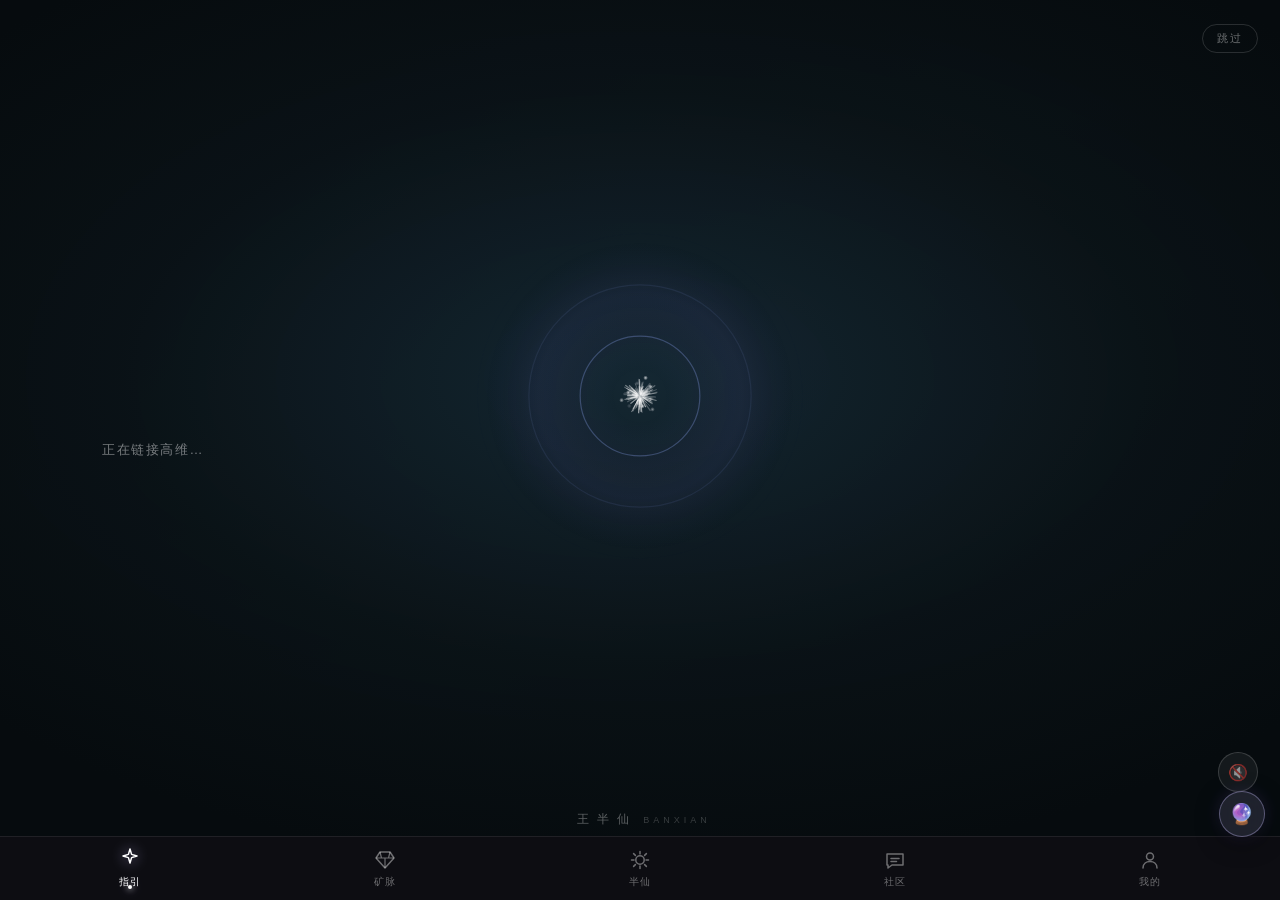
==== commit a1881ad0: "feat: 王半仙灵体统一(图1效果) + 矿种等级(80/60/40 阈值) + 年度评分三段公式" ====
--- a/index.html
+++ b/index.html
@@ -55,19 +55,19 @@
             <p class="sub">溯禀赋之源，启职业之途<br>AI 命理职业导航 · 王半仙为你掌舵</p>
         </div>
 
-        <form class="v3-form" id="v3Form" onsubmit="return false;">
+        <form class="v3-form" id="v3Form" onsubmit="return false;" data-avs="qitu_form_v3">
             <div class="v3-section-title">称呼</div>
             <div class="v3-hint">选填 · 我们怎么称呼你</div>
             <input type="text" class="form-input" id="fName" placeholder="怎么称呼你" maxlength="12" autocomplete="off">
 
             <div class="v3-section-title" style="margin-top:1rem">性别</div>
-            <div class="seg" id="fGender">
+            <div class="seg" id="fGender" data-avs-seg="gender">
                 <button type="button" class="seg-btn active" data-val="1">♂ 男</button>
                 <button type="button" class="seg-btn" data-val="0">♀ 女</button>
             </div>
 
             <div class="v3-section-title" style="margin-top:1rem">历法类型</div>
-            <div class="seg" id="fCal">
+            <div class="seg" id="fCal" data-avs-seg="cal">
                 <button type="button" class="seg-btn active" data-val="solar">公历（阳历）</button>
                 <button type="button" class="seg-btn" data-val="lunar">农历（阴历）</button>
             </div>
@@ -130,6 +130,7 @@
     <script src="js/config.js?v=1"></script>
     <script src="js/auth.js?v=1"></script>
     <script src="js/glow-orb.js?v=1"></script>
+    <script src="js/autosave.js?v=1"></script>
     <script src="js/tabbar.js?v=1"></script>
     <script>
     (function () {
@@ -264,6 +265,13 @@
             rebuildDays();
             $('fYear').addEventListener('change', rebuildDays);
             $('fMonth').addEventListener('change', rebuildDays);
+            // 本地自动保存：回填上次填写（下拉重建后执行）
+            if (window.AutoSave) {
+                AutoSave.restore('qitu_form_v3', $('v3Form'));
+                rebuildDays();
+                var c = $('fCity').value.trim();
+                if (c) $('fCity').dispatchEvent(new Event('input'));
+            }
         }
 
         function rebuildDays() {
@@ -329,6 +337,7 @@
             $('fHour').value = 11;
             $('fCity').value = '成都';
             $('fCity').dispatchEvent(new Event('input'));
+            if (window.AutoSave) AutoSave.save('qitu_form_v3', $('v3Form'));
             toast('已填入示例生辰，可直接开始溯源');
         });
 
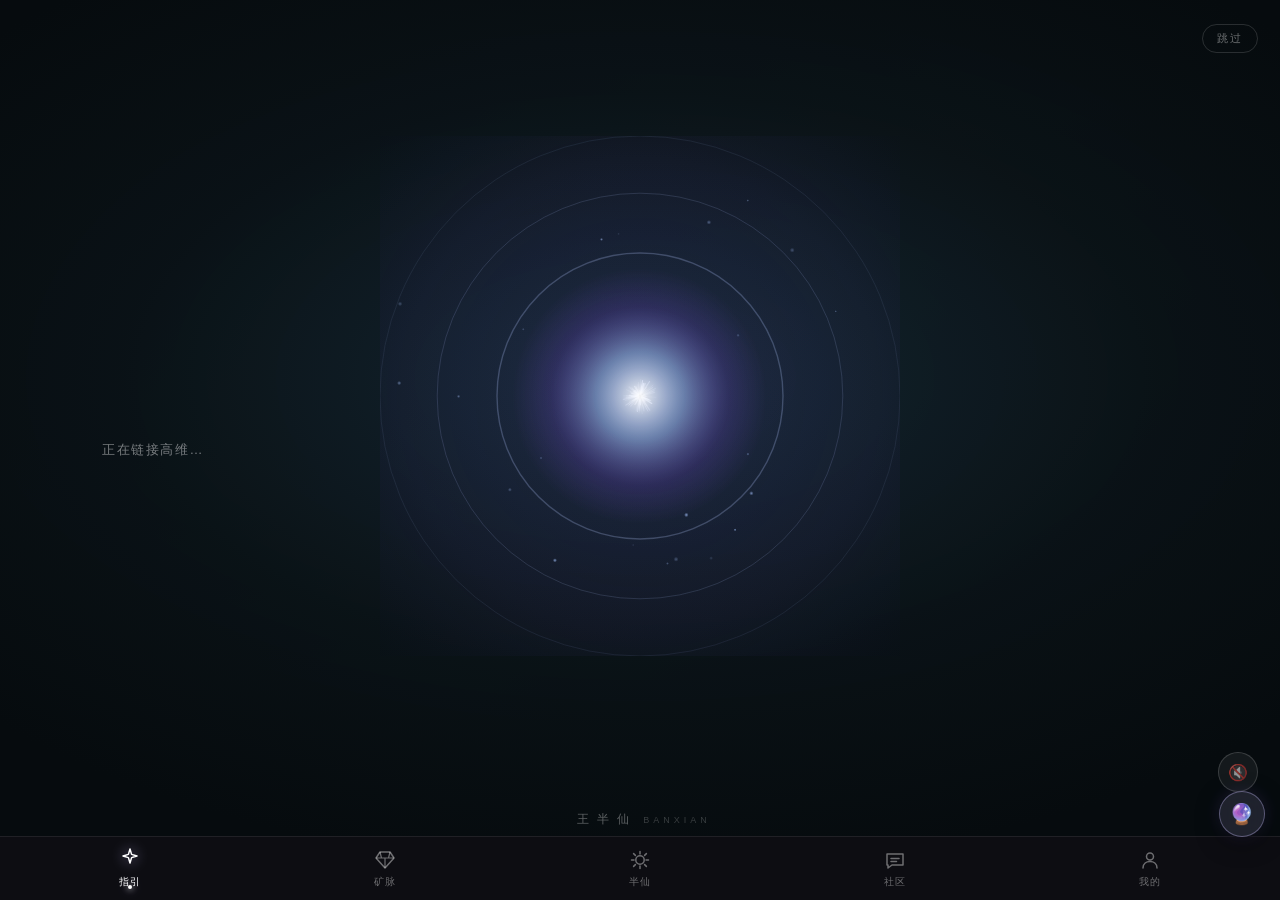
==== commit 0e907101: "feat: 星灵球动效共用组件(加载页55vw+对话页背景28%透明+入口屏)+drawSpark精简" ====
--- a/index.html
+++ b/index.html
@@ -22,7 +22,9 @@
     <!-- ══════════ 屏 0 · 启动动画（星芒主视觉：白色火花放射 + 深空蓝黑底，无光球） ══════════ -->
     <section class="sp-screen active" id="spLoader">
         <canvas id="nebulaCanvas"></canvas>
-        <div class="sp-orb-zone"></div>
+        <div class="sp-orb-zone">
+            <canvas id="loaderOrbCanvas" class="loader-orb"></canvas>
+        </div>
 
         <!-- 发散光芒层（由 opening.js 白色火花放射呈现，圆球元素已移除） -->
         <div class="sp-rays" id="spRays" aria-hidden="true">
@@ -38,12 +40,14 @@
 
     <!-- ══════════ 屏 1 · 星际入口 ══════════ -->
     <section class="sp-screen sp-gate" id="spGate">
-        <div class="sp-orb-zone"></div>
+        <div class="sp-orb-zone">
+            <canvas id="gateOrbCanvas" class="gate-orb"></canvas>
+        </div>
         <div class="sp-gate-inner">
             <h1 class="sp-gate-title">溯禀赋之源<br>启职业之途</h1>
             <p class="sp-gate-sub" id="gateSub"></p>
         </div>
-        <div class="sp-gate-hint">轻触任意位置 · 唤醒王半仙</div>
+        <div class="sp-gate-hint">轻触任意位置 · 唤醒半仙</div>
         <div class="sp-legal">命理内容仅供传统文化研究与娱乐参考</div>
     </section>
 
@@ -196,6 +200,12 @@
                 window.Opening.audio.fadeOut();
             }
             window.Spirit && window.Spirit.setMode('ambient');
+            // 启动星灵球动效（发光蓝白球 + 三层轨道 + 星尘粒子）
+            var gob = document.getElementById('gateOrbCanvas');
+            if (gob && window.SpiritOrb && !gob.dataset.started) {
+                gob.dataset.started = '1';
+                setTimeout(function () { window.SpiritOrb.create(gob, { particles: 26, rings: 3 }); }, 60);
+            }
             if (!$('gateSub').textContent) {
                 typewriter($('gateSub'), '人生没有AB剧，没有存档回档，也没有平行世界供你试错不同职业结局。\n我王半仙不替你改写命运，只帮你看懂手里与生俱来的底牌。', 42);
             }
@@ -205,6 +215,11 @@
         // 主视觉时间线：白色火花爆发 + 正在链接高维 → 进入入口屏
         window.Spirit && window.Spirit.setMode('loaderWhite');
         typewriter($('loaderText'), LOADER_LINE, 55);
+        // 加载页星灵球动效（共用组件：直径=屏宽55%，保持居中垂直位置）
+        var lob = document.getElementById('loaderOrbCanvas');
+        if (lob && window.SpiritOrb) {
+            setTimeout(function () { window.SpiritOrb.create(lob, { particles: 24, rings: 3 }); }, 30);
+        }
         if (window.Opening) {
             window.Opening.nebulaStart();
             window.Opening.startTimeline(function () {
--- a/css/spirit.css
+++ b/css/spirit.css
@@ -396,7 +396,7 @@
 }
 .sp-legal {
   position: absolute; bottom: 20px; left: 0; right: 0; text-align: center;
-  font-size: 10px; letter-spacing: 1px; color: rgba(255,255,255,.25); z-index: 4; pointer-events: none;
+  font-size: 10px; letter-spacing: 1px; color: rgba(255,255,255,.18); z-index: 4; pointer-events: none;
 }
 /* 占位层（loader 时由 opening.js 火花 canvas 呈现） */
 .sp-orb-zone {
@@ -404,25 +404,36 @@
 }
 /* 入口屏（屏1） */
 .sp-gate { cursor: pointer; }
+/* 加载页星灵球动效：直径=屏宽55%，居中垂直位置保持（原中心约在屏高44%） */
+.loader-orb {
+  position: absolute; left: 50%; top: 44%; transform: translate(-50%, -50%);
+  width: 55vw; height: 55vw; max-width: 520px; max-height: 520px;
+  z-index: 2; pointer-events: none;
+}
+/* 星灵球动效：居中偏上（发光蓝白球 + 三层轨道 + 星尘） */
+.gate-orb {
+  position: absolute; left: 50%; top: 19%; transform: translateX(-50%);
+  width: 190px; height: 190px; z-index: 2; pointer-events: none;
+}
 .sp-gate-inner {
-  position: absolute; left: 0; right: 0; top: 56%; transform: translateY(-50%);
+  position: absolute; left: 0; right: 0; top: 62%; transform: translateY(-50%);
   text-align: center; padding: 0 36px;
 }
 .sp-gate-title {
-  margin: 0; font-size: 27px; font-weight: 300; letter-spacing: 7px; line-height: 2;
-  color: rgba(255,255,255,.95); text-indent: 7px;
-  text-shadow: 0 0 40px rgba(184, 174, 232, 0.28);
+  margin: 0; font-size: 28px; font-weight: 300; letter-spacing: 7px; line-height: 1.9;
+  color: rgba(255,255,255,.96); text-indent: 7px;
+  text-shadow: 0 0 40px rgba(184, 174, 232, 0.30);
 }
 .sp-gate-sub {
-  margin: 24px auto 0; font-size: 12.5px; line-height: 2.1;
-  color: rgba(255,255,255,.44); letter-spacing: 1.5px; max-width: 260px; text-align: left;
+  margin: 22px auto 0; font-size: 14px; line-height: 1.8;
+  color: rgba(255,255,255,0.4); letter-spacing: 1.2px; max-width: 300px; text-align: center;
 }
 .sp-gate-hint {
   position: absolute; bottom: 15%; left: 0; right: 0; text-align: center;
-  font-size: 11px; letter-spacing: 3px; color: rgba(255,255,255,.38);
+  font-size: 11px; letter-spacing: 3px; color: rgba(255,255,255,.28);
   animation: hintPulse 2.8s ease-in-out infinite;
 }
-@keyframes hintPulse { 0%, 100% { opacity: .3 } 50% { opacity: .8 } }
+@keyframes hintPulse { 0%, 100% { opacity: .3 } 50% { opacity: .75 } }
 
 /* ══════════ v3 首页表单（弥散卡） ══════════ */
 .v3-hero { text-align: center; padding: 1.6rem 1rem 0.8rem; }
@@ -599,6 +610,8 @@
 .sp-loader-text { left: 8%; max-width: 42%; }
 @media (max-width: 420px) {
   .sp-loader-text { left: 6%; max-width: 50%; }
+  .gate-orb { width: 150px; height: 150px; top: 16%; }
+  .sp-gate-sub { font-size: 13px; max-width: 260px; }
 }
 
 /* ══════════ 启动屏 · 星芒主视觉（白色火花放射 + 深空蓝黑底，无光球） ══════════ */
